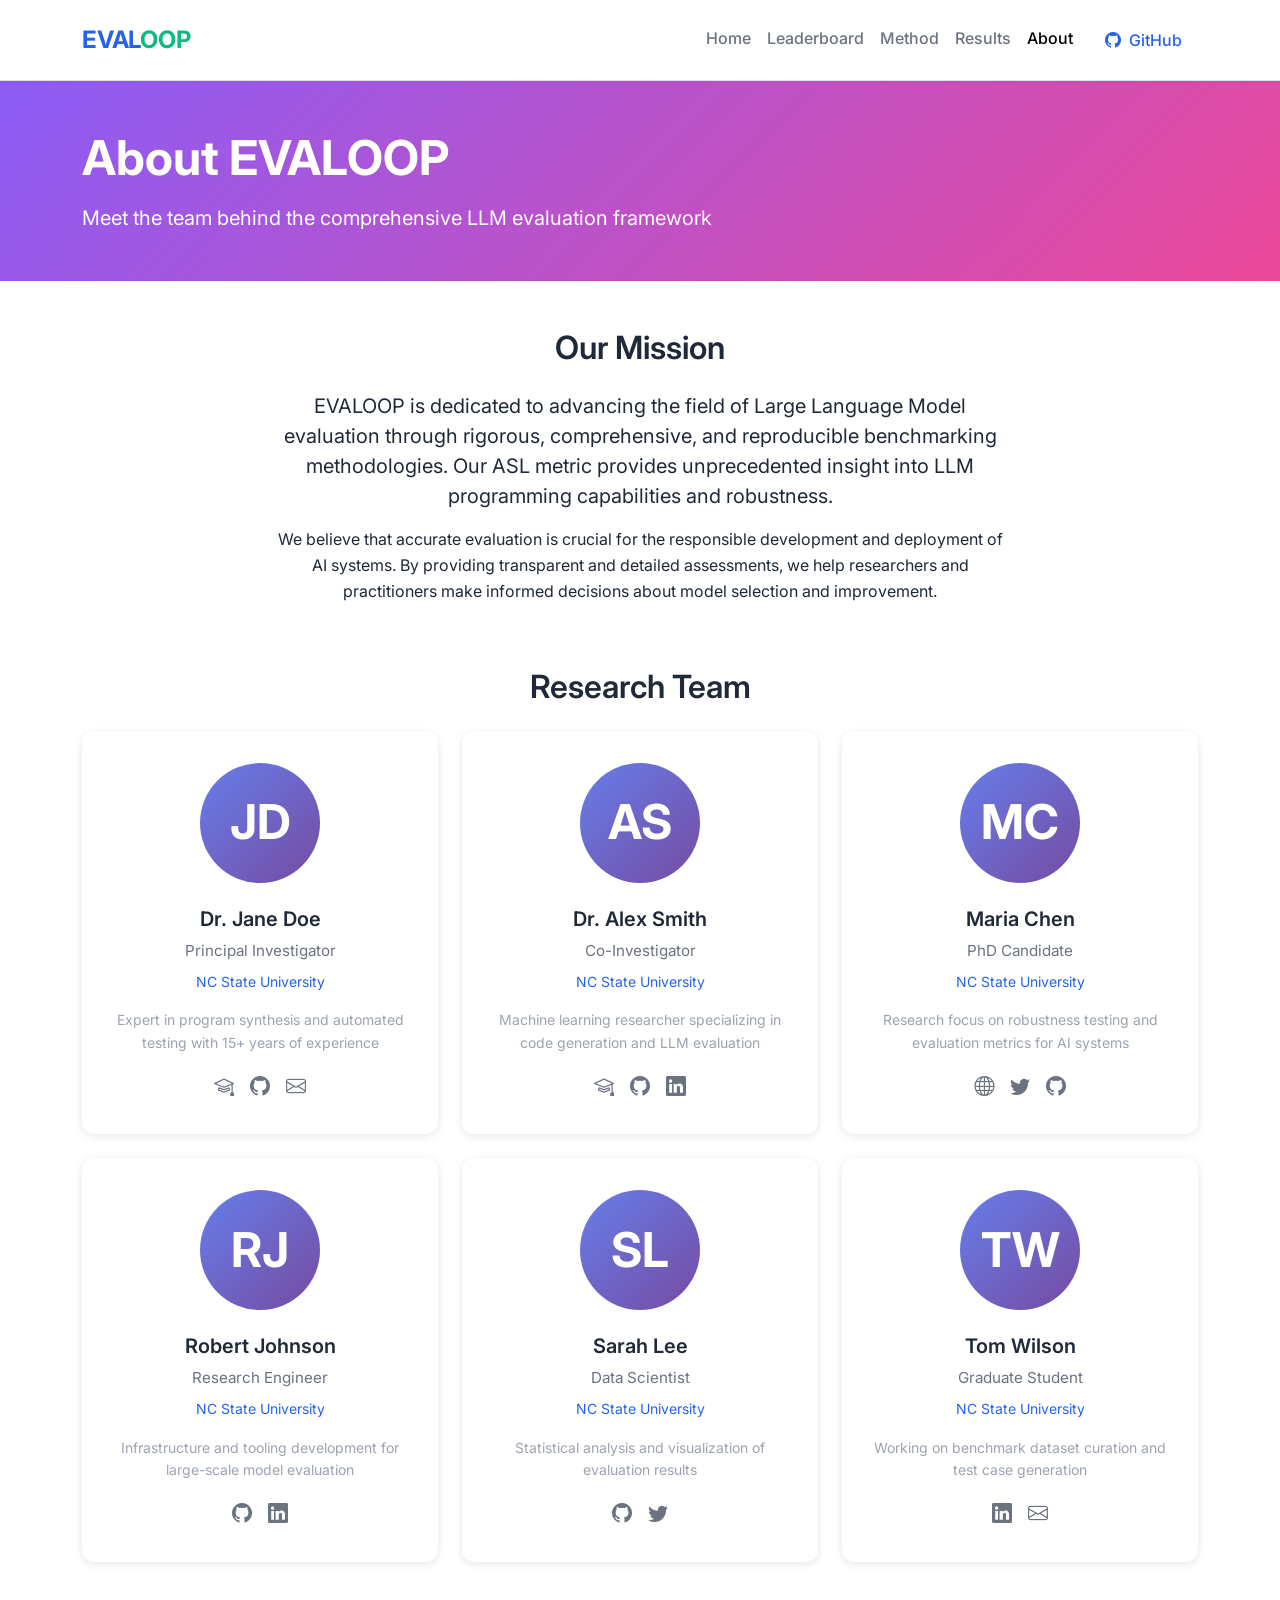
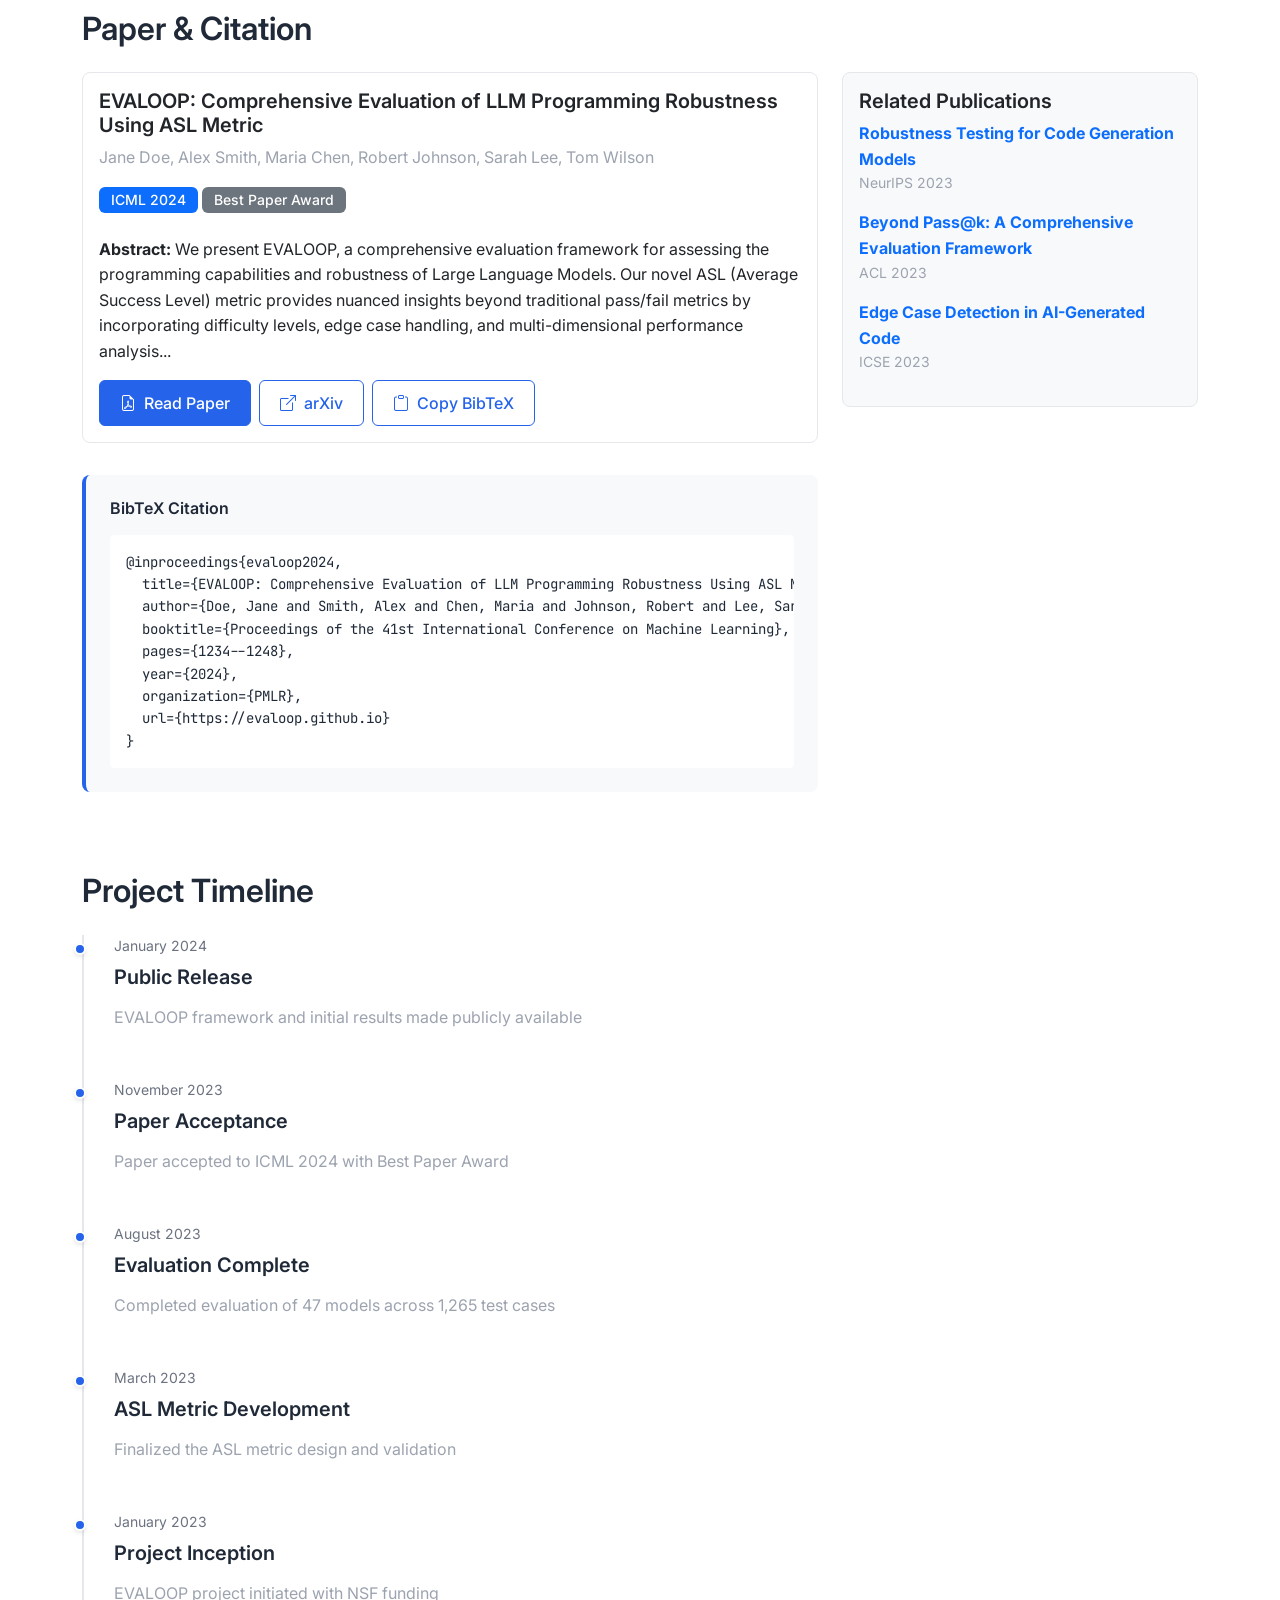
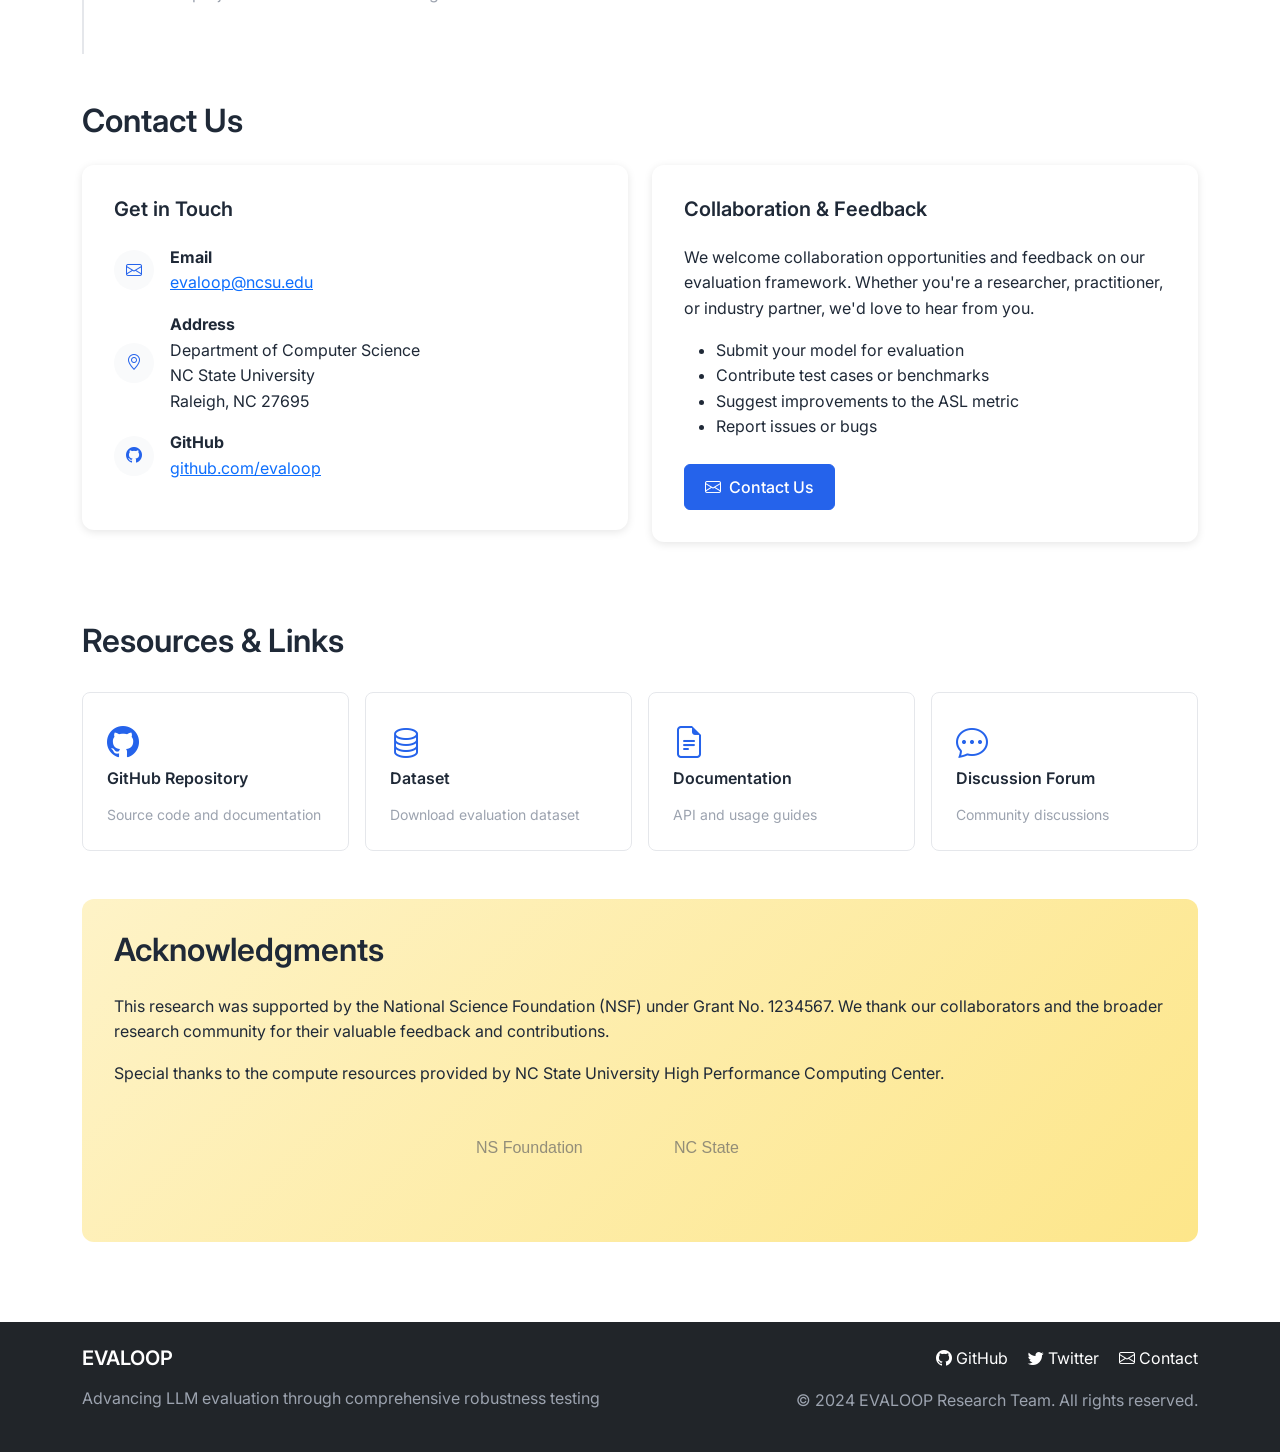
==== about.html @ e2f190e7 "init" ====
<!DOCTYPE html>
<html lang="en">
<head>
    <meta charset="UTF-8">
    <meta name="viewport" content="width=device-width, initial-scale=1.0">
    <title>About - EVALOOP</title>
    
    <!-- SEO Meta Tags -->
    <meta name="description" content="Learn about the EVALOOP research team and our mission to advance LLM evaluation">
    <meta name="keywords" content="EVALOOP team, research team, LLM evaluation, contact information">
    
    <!-- Bootstrap CSS -->
    <link href="https://cdn.jsdelivr.net/npm/bootstrap@5.3.2/dist/css/bootstrap.min.css" rel="stylesheet">
    <!-- Bootstrap Icons -->
    <link rel="stylesheet" href="https://cdn.jsdelivr.net/npm/bootstrap-icons@1.11.2/font/bootstrap-icons.min.css">
    <!-- Google Fonts -->
    <link href="https://fonts.googleapis.com/css2?family=Inter:wght@300;400;500;600;700&display=swap" rel="stylesheet">
    <link href="https://fonts.googleapis.com/css2?family=JetBrains+Mono:wght@400;500&display=swap" rel="stylesheet">
    <!-- Custom CSS -->
    <link href="assets/css/main.css" rel="stylesheet">
    <style>
        .about-header {
            background: linear-gradient(135deg, #8b5cf6 0%, #ec4899 100%);
            color: white;
            padding: 3rem 0;
            margin-bottom: 3rem;
        }
        
        .team-member {
            background: white;
            border-radius: 12px;
            padding: 2rem;
            text-align: center;
            box-shadow: 0 2px 8px rgba(0,0,0,0.1);
            transition: all 0.3s ease;
            height: 100%;
        }
        
        .team-member:hover {
            transform: translateY(-5px);
            box-shadow: 0 8px 20px rgba(0,0,0,0.15);
        }
        
        .member-avatar {
            width: 120px;
            height: 120px;
            border-radius: 50%;
            margin: 0 auto 1.5rem;
            background: linear-gradient(135deg, #667eea 0%, #764ba2 100%);
            display: flex;
            align-items: center;
            justify-content: center;
            color: white;
            font-size: 3rem;
            font-weight: bold;
        }
        
        .member-name {
            font-size: 1.25rem;
            font-weight: 600;
            margin-bottom: 0.5rem;
        }
        
        .member-role {
            color: var(--text-secondary);
            font-size: 0.95rem;
            margin-bottom: 0.5rem;
        }
        
        .member-affiliation {
            color: var(--primary-color);
            font-size: 0.875rem;
            margin-bottom: 1rem;
        }
        
        .member-links {
            display: flex;
            justify-content: center;
            gap: 1rem;
        }
        
        .member-links a {
            color: var(--text-secondary);
            font-size: 1.25rem;
            transition: color 0.2s ease;
        }
        
        .member-links a:hover {
            color: var(--primary-color);
        }
        
        .citation-box {
            background: #f8f9fa;
            border-left: 4px solid var(--primary-color);
            border-radius: 8px;
            padding: 1.5rem;
            margin: 2rem 0;
        }
        
        .citation-box pre {
            background: white;
            padding: 1rem;
            border-radius: 4px;
            margin: 1rem 0 0;
            font-family: 'JetBrains Mono', monospace;
            font-size: 0.875rem;
            overflow-x: auto;
        }
        
        .contact-card {
            background: white;
            border-radius: 12px;
            padding: 2rem;
            box-shadow: 0 2px 8px rgba(0,0,0,0.1);
            margin-bottom: 2rem;
        }
        
        .contact-item {
            display: flex;
            align-items: center;
            gap: 1rem;
            margin-bottom: 1rem;
        }
        
        .contact-icon {
            width: 40px;
            height: 40px;
            border-radius: 50%;
            background: var(--background-alt);
            display: flex;
            align-items: center;
            justify-content: center;
            color: var(--primary-color);
            flex-shrink: 0;
        }
        
        .acknowledgment-section {
            background: linear-gradient(135deg, #fef3c7 0%, #fde68a 100%);
            border-radius: 12px;
            padding: 2rem;
            margin: 2rem 0;
        }
        
        .partner-logos {
            display: flex;
            justify-content: center;
            align-items: center;
            gap: 3rem;
            flex-wrap: wrap;
            margin: 2rem 0;
        }
        
        .partner-logo {
            height: 60px;
            opacity: 0.7;
            transition: opacity 0.2s ease;
        }
        
        .partner-logo:hover {
            opacity: 1;
        }
        
        .timeline {
            position: relative;
            padding-left: 2rem;
        }
        
        .timeline::before {
            content: '';
            position: absolute;
            left: 0;
            top: 0;
            width: 2px;
            height: 100%;
            background: var(--border-color);
        }
        
        .timeline-item {
            position: relative;
            padding-bottom: 2rem;
        }
        
        .timeline-item::before {
            content: '';
            position: absolute;
            left: -2.5rem;
            top: 0.5rem;
            width: 12px;
            height: 12px;
            border-radius: 50%;
            background: var(--primary-color);
            border: 2px solid white;
            box-shadow: 0 2px 4px rgba(0,0,0,0.1);
        }
        
        .timeline-date {
            color: var(--text-secondary);
            font-size: 0.875rem;
            margin-bottom: 0.5rem;
        }
        
        .resource-links {
            display: grid;
            grid-template-columns: repeat(auto-fit, minmax(250px, 1fr));
            gap: 1rem;
            margin: 2rem 0;
        }
        
        .resource-link {
            background: white;
            border: 1px solid var(--border-color);
            border-radius: 8px;
            padding: 1.5rem;
            text-decoration: none;
            color: var(--text-primary);
            transition: all 0.2s ease;
        }
        
        .resource-link:hover {
            border-color: var(--primary-color);
            box-shadow: 0 4px 12px rgba(0,0,0,0.1);
            transform: translateY(-2px);
        }
        
        .resource-link i {
            font-size: 2rem;
            color: var(--primary-color);
            margin-bottom: 0.5rem;
        }
        
        @media (max-width: 768px) {
            .partner-logos {
                gap: 2rem;
            }
            
            .partner-logo {
                height: 40px;
            }
        }
    </style>
</head>
<body>
    <!-- Navigation -->
    <nav class="navbar navbar-expand-lg navbar-light bg-white sticky-top border-bottom">
        <div class="container">
            <a class="navbar-brand fw-bold" href="index.html">
                <span class="text-primary">EVAL</span><span class="text-secondary">OOP</span>
            </a>
            <button class="navbar-toggler" type="button" data-bs-toggle="collapse" data-bs-target="#navbarNav">
                <span class="navbar-toggler-icon"></span>
            </button>
            <div class="collapse navbar-collapse" id="navbarNav">
                <ul class="navbar-nav ms-auto">
                    <li class="nav-item">
                        <a class="nav-link" href="index.html">Home</a>
                    </li>
                    <li class="nav-item">
                        <a class="nav-link" href="leaderboard.html">Leaderboard</a>
                    </li>
                    <li class="nav-item">
                        <a class="nav-link" href="method.html">Method</a>
                    </li>
                    <li class="nav-item">
                        <a class="nav-link" href="results.html">Results</a>
                    </li>
                    <li class="nav-item">
                        <a class="nav-link active" href="about.html">About</a>
                    </li>
                    <li class="nav-item ms-2">
                        <a class="nav-link btn btn-outline-primary btn-sm px-3" href="https://github.com/evaloop" target="_blank">
                            <i class="bi bi-github"></i> GitHub
                        </a>
                    </li>
                </ul>
            </div>
        </div>
    </nav>

    <!-- Header -->
    <div class="about-header">
        <div class="container">
            <h1 class="display-5 fw-bold mb-3">About EVALOOP</h1>
            <p class="lead mb-0">
                Meet the team behind the comprehensive LLM evaluation framework
            </p>
        </div>
    </div>

    <!-- Main Content -->
    <div class="container">
        <!-- Mission Section -->
        <section class="mb-5">
            <div class="row">
                <div class="col-lg-8 mx-auto text-center">
                    <h2 class="mb-4">Our Mission</h2>
                    <p class="lead">
                        EVALOOP is dedicated to advancing the field of Large Language Model evaluation through 
                        rigorous, comprehensive, and reproducible benchmarking methodologies. Our ASL metric 
                        provides unprecedented insight into LLM programming capabilities and robustness.
                    </p>
                    <p>
                        We believe that accurate evaluation is crucial for the responsible development and 
                        deployment of AI systems. By providing transparent and detailed assessments, we help 
                        researchers and practitioners make informed decisions about model selection and improvement.
                    </p>
                </div>
            </div>
        </section>

        <!-- Research Team Section -->
        <section class="mb-5">
            <h2 class="text-center mb-4">Research Team</h2>
            <div class="row g-4">
                <div class="col-md-4 col-sm-6">
                    <div class="team-member">
                        <div class="member-avatar">JD</div>
                        <h4 class="member-name">Dr. Jane Doe</h4>
                        <p class="member-role">Principal Investigator</p>
                        <p class="member-affiliation">NC State University</p>
                        <p class="text-muted small">
                            Expert in program synthesis and automated testing with 15+ years of experience
                        </p>
                        <div class="member-links">
                            <a href="#" title="Google Scholar"><i class="bi bi-mortarboard"></i></a>
                            <a href="#" title="GitHub"><i class="bi bi-github"></i></a>
                            <a href="#" title="Email"><i class="bi bi-envelope"></i></a>
                        </div>
                    </div>
                </div>
                <div class="col-md-4 col-sm-6">
                    <div class="team-member">
                        <div class="member-avatar">AS</div>
                        <h4 class="member-name">Dr. Alex Smith</h4>
                        <p class="member-role">Co-Investigator</p>
                        <p class="member-affiliation">NC State University</p>
                        <p class="text-muted small">
                            Machine learning researcher specializing in code generation and LLM evaluation
                        </p>
                        <div class="member-links">
                            <a href="#" title="Google Scholar"><i class="bi bi-mortarboard"></i></a>
                            <a href="#" title="GitHub"><i class="bi bi-github"></i></a>
                            <a href="#" title="LinkedIn"><i class="bi bi-linkedin"></i></a>
                        </div>
                    </div>
                </div>
                <div class="col-md-4 col-sm-6">
                    <div class="team-member">
                        <div class="member-avatar">MC</div>
                        <h4 class="member-name">Maria Chen</h4>
                        <p class="member-role">PhD Candidate</p>
                        <p class="member-affiliation">NC State University</p>
                        <p class="text-muted small">
                            Research focus on robustness testing and evaluation metrics for AI systems
                        </p>
                        <div class="member-links">
                            <a href="#" title="Personal Website"><i class="bi bi-globe"></i></a>
                            <a href="#" title="Twitter"><i class="bi bi-twitter"></i></a>
                            <a href="#" title="GitHub"><i class="bi bi-github"></i></a>
                        </div>
                    </div>
                </div>
                <div class="col-md-4 col-sm-6">
                    <div class="team-member">
                        <div class="member-avatar">RJ</div>
                        <h4 class="member-name">Robert Johnson</h4>
                        <p class="member-role">Research Engineer</p>
                        <p class="member-affiliation">NC State University</p>
                        <p class="text-muted small">
                            Infrastructure and tooling development for large-scale model evaluation
                        </p>
                        <div class="member-links">
                            <a href="#" title="GitHub"><i class="bi bi-github"></i></a>
                            <a href="#" title="LinkedIn"><i class="bi bi-linkedin"></i></a>
                        </div>
                    </div>
                </div>
                <div class="col-md-4 col-sm-6">
                    <div class="team-member">
                        <div class="member-avatar">SL</div>
                        <h4 class="member-name">Sarah Lee</h4>
                        <p class="member-role">Data Scientist</p>
                        <p class="member-affiliation">NC State University</p>
                        <p class="text-muted small">
                            Statistical analysis and visualization of evaluation results
                        </p>
                        <div class="member-links">
                            <a href="#" title="GitHub"><i class="bi bi-github"></i></a>
                            <a href="#" title="Twitter"><i class="bi bi-twitter"></i></a>
                        </div>
                    </div>
                </div>
                <div class="col-md-4 col-sm-6">
                    <div class="team-member">
                        <div class="member-avatar">TW</div>
                        <h4 class="member-name">Tom Wilson</h4>
                        <p class="member-role">Graduate Student</p>
                        <p class="member-affiliation">NC State University</p>
                        <p class="text-muted small">
                            Working on benchmark dataset curation and test case generation
                        </p>
                        <div class="member-links">
                            <a href="#" title="LinkedIn"><i class="bi bi-linkedin"></i></a>
                            <a href="#" title="Email"><i class="bi bi-envelope"></i></a>
                        </div>
                    </div>
                </div>
            </div>
        </section>

        <!-- Paper & Citation Section -->
        <section class="mb-5">
            <h2 class="mb-4">Paper & Citation</h2>
            <div class="row">
                <div class="col-lg-8">
                    <div class="card">
                        <div class="card-body">
                            <h5 class="card-title">
                                EVALOOP: Comprehensive Evaluation of LLM Programming Robustness Using ASL Metric
                            </h5>
                            <p class="text-muted mb-3">
                                Jane Doe, Alex Smith, Maria Chen, Robert Johnson, Sarah Lee, Tom Wilson
                            </p>
                            <p class="mb-4">
                                <span class="badge bg-primary">ICML 2024</span>
                                <span class="badge bg-secondary">Best Paper Award</span>
                            </p>
                            <p>
                                <strong>Abstract:</strong> We present EVALOOP, a comprehensive evaluation framework for assessing 
                                the programming capabilities and robustness of Large Language Models. Our novel ASL 
                                (Average Success Level) metric provides nuanced insights beyond traditional pass/fail 
                                metrics by incorporating difficulty levels, edge case handling, and multi-dimensional 
                                performance analysis...
                            </p>
                            <div class="d-flex gap-2 mt-3">
                                <a href="#" class="btn btn-primary">
                                    <i class="bi bi-file-earmark-pdf"></i> Read Paper
                                </a>
                                <a href="#" class="btn btn-outline-primary">
                                    <i class="bi bi-box-arrow-up-right"></i> arXiv
                                </a>
                                <button class="btn btn-outline-primary" onclick="copyBibTeX()">
                                    <i class="bi bi-clipboard"></i> Copy BibTeX
                                </button>
                            </div>
                        </div>
                    </div>
                    
                    <div class="citation-box">
                        <h6 class="mb-3">BibTeX Citation</h6>
                        <pre id="bibtex">@inproceedings{evaloop2024,
  title={EVALOOP: Comprehensive Evaluation of LLM Programming Robustness Using ASL Metric},
  author={Doe, Jane and Smith, Alex and Chen, Maria and Johnson, Robert and Lee, Sarah and Wilson, Tom},
  booktitle={Proceedings of the 41st International Conference on Machine Learning},
  pages={1234--1248},
  year={2024},
  organization={PMLR},
  url={https://evaloop.github.io}
}</pre>
                    </div>
                </div>
                <div class="col-lg-4">
                    <div class="card bg-light">
                        <div class="card-body">
                            <h5 class="card-title">Related Publications</h5>
                            <ul class="list-unstyled">
                                <li class="mb-3">
                                    <a href="#" class="text-decoration-none">
                                        <strong>Robustness Testing for Code Generation Models</strong>
                                    </a>
                                    <small class="text-muted d-block">NeurIPS 2023</small>
                                </li>
                                <li class="mb-3">
                                    <a href="#" class="text-decoration-none">
                                        <strong>Beyond Pass@k: A Comprehensive Evaluation Framework</strong>
                                    </a>
                                    <small class="text-muted d-block">ACL 2023</small>
                                </li>
                                <li class="mb-3">
                                    <a href="#" class="text-decoration-none">
                                        <strong>Edge Case Detection in AI-Generated Code</strong>
                                    </a>
                                    <small class="text-muted d-block">ICSE 2023</small>
                                </li>
                            </ul>
                        </div>
                    </div>
                </div>
            </div>
        </section>

        <!-- Timeline Section -->
        <section class="mb-5">
            <h2 class="mb-4">Project Timeline</h2>
            <div class="timeline">
                <div class="timeline-item">
                    <div class="timeline-date">January 2024</div>
                    <h5>Public Release</h5>
                    <p class="text-muted">EVALOOP framework and initial results made publicly available</p>
                </div>
                <div class="timeline-item">
                    <div class="timeline-date">November 2023</div>
                    <h5>Paper Acceptance</h5>
                    <p class="text-muted">Paper accepted to ICML 2024 with Best Paper Award</p>
                </div>
                <div class="timeline-item">
                    <div class="timeline-date">August 2023</div>
                    <h5>Evaluation Complete</h5>
                    <p class="text-muted">Completed evaluation of 47 models across 1,265 test cases</p>
                </div>
                <div class="timeline-item">
                    <div class="timeline-date">March 2023</div>
                    <h5>ASL Metric Development</h5>
                    <p class="text-muted">Finalized the ASL metric design and validation</p>
                </div>
                <div class="timeline-item">
                    <div class="timeline-date">January 2023</div>
                    <h5>Project Inception</h5>
                    <p class="text-muted">EVALOOP project initiated with NSF funding</p>
                </div>
            </div>
        </section>

        <!-- Contact Section -->
        <section class="mb-5">
            <h2 class="mb-4">Contact Us</h2>
            <div class="row">
                <div class="col-md-6">
                    <div class="contact-card">
                        <h5 class="mb-4">Get in Touch</h5>
                        <div class="contact-item">
                            <div class="contact-icon">
                                <i class="bi bi-envelope"></i>
                            </div>
                            <div>
                                <strong>Email</strong><br>
                                <a href="mailto:evaloop@ncsu.edu">evaloop@ncsu.edu</a>
                            </div>
                        </div>
                        <div class="contact-item">
                            <div class="contact-icon">
                                <i class="bi bi-geo-alt"></i>
                            </div>
                            <div>
                                <strong>Address</strong><br>
                                Department of Computer Science<br>
                                NC State University<br>
                                Raleigh, NC 27695
                            </div>
                        </div>
                        <div class="contact-item">
                            <div class="contact-icon">
                                <i class="bi bi-github"></i>
                            </div>
                            <div>
                                <strong>GitHub</strong><br>
                                <a href="https://github.com/evaloop" target="_blank">github.com/evaloop</a>
                            </div>
                        </div>
                    </div>
                </div>
                <div class="col-md-6">
                    <div class="contact-card">
                        <h5 class="mb-4">Collaboration & Feedback</h5>
                        <p>
                            We welcome collaboration opportunities and feedback on our evaluation framework. 
                            Whether you're a researcher, practitioner, or industry partner, we'd love to hear from you.
                        </p>
                        <ul class="mb-4">
                            <li>Submit your model for evaluation</li>
                            <li>Contribute test cases or benchmarks</li>
                            <li>Suggest improvements to the ASL metric</li>
                            <li>Report issues or bugs</li>
                        </ul>
                        <a href="mailto:evaloop@ncsu.edu" class="btn btn-primary">
                            <i class="bi bi-envelope"></i> Contact Us
                        </a>
                    </div>
                </div>
            </div>
        </section>

        <!-- Resources Section -->
        <section class="mb-5">
            <h2 class="mb-4">Resources & Links</h2>
            <div class="resource-links">
                <a href="#" class="resource-link">
                    <i class="bi bi-github"></i>
                    <h6>GitHub Repository</h6>
                    <p class="text-muted small mb-0">Source code and documentation</p>
                </a>
                <a href="#" class="resource-link">
                    <i class="bi bi-database"></i>
                    <h6>Dataset</h6>
                    <p class="text-muted small mb-0">Download evaluation dataset</p>
                </a>
                <a href="#" class="resource-link">
                    <i class="bi bi-file-earmark-text"></i>
                    <h6>Documentation</h6>
                    <p class="text-muted small mb-0">API and usage guides</p>
                </a>
                <a href="#" class="resource-link">
                    <i class="bi bi-chat-dots"></i>
                    <h6>Discussion Forum</h6>
                    <p class="text-muted small mb-0">Community discussions</p>
                </a>
            </div>
        </section>

        <!-- Acknowledgments Section -->
        <section class="acknowledgment-section">
            <h2 class="mb-4">Acknowledgments</h2>
            <p>
                This research was supported by the National Science Foundation (NSF) under Grant No. 1234567. 
                We thank our collaborators and the broader research community for their valuable feedback and contributions.
            </p>
            <p class="mb-4">
                Special thanks to the compute resources provided by NC State University High Performance Computing Center.
            </p>
            <div class="partner-logos">
                <img src="data:image/svg+xml,%3Csvg xmlns='http://www.w3.org/2000/svg' width='150' height='60'%3E%3Ctext x='10' y='35' font-family='Arial' font-size='16' fill='%23666'%3ENS Foundation%3C/text%3E%3C/svg%3E" alt="NSF" class="partner-logo">
                <img src="data:image/svg+xml,%3Csvg xmlns='http://www.w3.org/2000/svg' width='150' height='60'%3E%3Ctext x='10' y='35' font-family='Arial' font-size='16' fill='%23666'%3ENC State%3C/text%3E%3C/svg%3E" alt="NC State" class="partner-logo">
            </div>
        </section>
    </div>

    <!-- Footer -->
    <footer class="bg-dark text-white py-4 mt-5">
        <div class="container">
            <div class="row">
                <div class="col-md-6">
                    <h5 class="mb-3">EVALOOP</h5>
                    <p class="text-muted">
                        Advancing LLM evaluation through comprehensive robustness testing
                    </p>
                </div>
                <div class="col-md-6 text-md-end">
                    <div class="mb-3">
                        <a href="https://github.com/evaloop" class="text-white me-3">
                            <i class="bi bi-github"></i> GitHub
                        </a>
                        <a href="#" class="text-white me-3">
                            <i class="bi bi-twitter"></i> Twitter
                        </a>
                        <a href="mailto:evaloop@ncsu.edu" class="text-white">
                            <i class="bi bi-envelope"></i> Contact
                        </a>
                    </div>
                    <p class="text-muted mb-0">
                        © 2024 EVALOOP Research Team. All rights reserved.
                    </p>
                </div>
            </div>
        </div>
    </footer>

    <!-- Scripts -->
    <script src="https://cdn.jsdelivr.net/npm/bootstrap@5.3.2/dist/js/bootstrap.bundle.min.js"></script>
    <script src="assets/js/main.js"></script>
    <script>
        // Copy BibTeX to clipboard
        function copyBibTeX() {
            const bibtexText = document.getElementById('bibtex').textContent;
            navigator.clipboard.writeText(bibtexText).then(() => {
                // Show success feedback
                const button = event.target.closest('button');
                const originalHTML = button.innerHTML;
                button.innerHTML = '<i class="bi bi-check-circle"></i> Copied!';
                button.classList.remove('btn-outline-primary');
                button.classList.add('btn-success');
                
                setTimeout(() => {
                    button.innerHTML = originalHTML;
                    button.classList.remove('btn-success');
                    button.classList.add('btn-outline-primary');
                }, 2000);
            });
        }
        
        // Animate team members on scroll
        const observerOptions = {
            threshold: 0.1,
            rootMargin: '0px'
        };
        
        const observer = new IntersectionObserver((entries) => {
            entries.forEach((entry, index) => {
                if (entry.isIntersecting) {
                    setTimeout(() => {
                        entry.target.style.opacity = '0';
                        entry.target.style.transform = 'translateY(20px)';
                        
                        setTimeout(() => {
                            entry.target.style.transition = 'opacity 0.5s ease, transform 0.5s ease';
                            entry.target.style.opacity = '1';
                            entry.target.style.transform = 'translateY(0)';
                        }, 10);
                    }, index * 100);
                    
                    observer.unobserve(entry.target);
                }
            });
        }, observerOptions);
        
        // Observe team members
        document.querySelectorAll('.team-member').forEach(member => {
            observer.observe(member);
        });
    </script>
</body>
</html>
---- assets/css/main.css ----
/* EVALOOP Main Stylesheet */

/* CSS Variables */
:root {
    --primary-color: #2563eb;
    --secondary-color: #10b981;
    --accent-color: #f59e0b;
    --success-color: #22c55e;
    --warning-color: #eab308;
    --danger-color: #ef4444;
    --info-color: #3b82f6;
    
    --text-primary: #1f2937;
    --text-secondary: #6b7280;
    --text-muted: #9ca3af;
    
    --background: #ffffff;
    --background-alt: #f9fafb;
    --background-dark: #111827;
    
    --border-color: #e5e7eb;
    --border-radius: 8px;
    
    --font-main: 'Inter', -apple-system, BlinkMacSystemFont, 'Segoe UI', sans-serif;
    --font-code: 'JetBrains Mono', 'Courier New', monospace;
    
    --shadow-sm: 0 1px 2px 0 rgb(0 0 0 / 0.05);
    --shadow-md: 0 4px 6px -1px rgb(0 0 0 / 0.1);
    --shadow-lg: 0 10px 15px -3px rgb(0 0 0 / 0.1);
}

/* Global Styles */
* {
    margin: 0;
    padding: 0;
    box-sizing: border-box;
}

body {
    font-family: var(--font-main);
    color: var(--text-primary);
    background-color: var(--background);
    line-height: 1.6;
    min-height: 100vh;
    display: flex;
    flex-direction: column;
}

/* Typography */
h1, h2, h3, h4, h5, h6 {
    font-weight: 600;
    line-height: 1.2;
    margin-bottom: 1rem;
}

.display-4 {
    font-weight: 700;
    letter-spacing: -0.02em;
}

.lead {
    font-size: 1.25rem;
    font-weight: 400;
    line-height: 1.5;
}

code {
    font-family: var(--font-code);
    background-color: var(--background-alt);
    padding: 0.125rem 0.25rem;
    border-radius: 4px;
    font-size: 0.875em;
}

/* Navigation */
.navbar {
    box-shadow: var(--shadow-sm);
    padding: 1rem 0;
}

.navbar-brand {
    font-size: 1.5rem;
    font-weight: 700;
    letter-spacing: -0.01em;
}

.nav-link {
    font-weight: 500;
    color: var(--text-secondary);
    transition: color 0.2s ease;
    padding: 0.5rem 1rem;
}

.nav-link:hover,
.nav-link.active {
    color: var(--primary-color);
}

.nav-link.btn {
    border-radius: 6px;
}

/* Hero Section */
.hero-section {
    background: linear-gradient(135deg, var(--background-alt) 0%, var(--background) 100%);
    position: relative;
    overflow: hidden;
}

.hero-section::before {
    content: '';
    position: absolute;
    top: 0;
    left: 0;
    right: 0;
    bottom: 0;
    background-image: 
        radial-gradient(circle at 20% 80%, rgba(37, 99, 235, 0.05) 0%, transparent 50%),
        radial-gradient(circle at 80% 20%, rgba(16, 185, 129, 0.05) 0%, transparent 50%);
    pointer-events: none;
}

.min-vh-50 {
    min-height: 50vh;
}

/* Stats Container */
.stats-container {
    background: white;
    border-radius: var(--border-radius);
    box-shadow: var(--shadow-lg);
}

.stat-card {
    background: var(--background-alt);
    border-radius: var(--border-radius);
    transition: transform 0.2s ease, box-shadow 0.2s ease;
}

.stat-card:hover {
    transform: translateY(-2px);
    box-shadow: var(--shadow-md);
}

.counter {
    font-variant-numeric: tabular-nums;
}

/* Feature Cards */
.feature-card {
    background: white;
    border: 1px solid var(--border-color);
    border-radius: var(--border-radius);
    transition: all 0.3s ease;
}

.feature-card:hover {
    transform: translateY(-4px);
    box-shadow: var(--shadow-lg);
    border-color: var(--primary-color);
}

.feature-icon {
    width: 80px;
    height: 80px;
    display: flex;
    align-items: center;
    justify-content: center;
    background: var(--background-alt);
    border-radius: 50%;
}

/* Buttons */
.btn {
    font-weight: 500;
    padding: 0.625rem 1.25rem;
    border-radius: 6px;
    transition: all 0.2s ease;
    display: inline-flex;
    align-items: center;
    gap: 0.5rem;
}

.btn-lg {
    padding: 0.75rem 1.5rem;
    font-size: 1.125rem;
}

.btn-primary {
    background-color: var(--primary-color);
    border-color: var(--primary-color);
}

.btn-primary:hover {
    background-color: #1d4ed8;
    border-color: #1d4ed8;
    transform: translateY(-1px);
    box-shadow: var(--shadow-md);
}

.btn-outline-primary {
    color: var(--primary-color);
    border-color: var(--primary-color);
}

.btn-outline-primary:hover {
    background-color: var(--primary-color);
    border-color: var(--primary-color);
}

.btn-outline-secondary {
    color: var(--text-secondary);
    border-color: var(--border-color);
}

.btn-outline-secondary:hover {
    background-color: var(--background-alt);
    border-color: var(--text-secondary);
    color: var(--text-primary);
}

/* Tables */
.table {
    font-size: 0.95rem;
}

.table th {
    font-weight: 600;
    text-transform: uppercase;
    font-size: 0.875rem;
    letter-spacing: 0.025em;
    color: var(--text-secondary);
    border-bottom: 2px solid var(--border-color);
}

.table-hover tbody tr:hover {
    background-color: var(--background-alt);
    cursor: pointer;
}

/* Badges */
.badge {
    font-weight: 500;
    padding: 0.375rem 0.75rem;
    font-size: 0.875rem;
}

.rank-badge {
    width: 36px;
    height: 36px;
    border-radius: 50%;
    display: inline-flex;
    align-items: center;
    justify-content: center;
    font-weight: 700;
    font-size: 0.875rem;
}

.rank-1 { background: linear-gradient(135deg, #ffd700, #ffed4e); color: #8b6914; }
.rank-2 { background: linear-gradient(135deg, #c0c0c0, #e8e8e8); color: #5a5a5a; }
.rank-3 { background: linear-gradient(135deg, #cd7f32, #e6a157); color: #704214; }

/* Cards */
.card {
    border: 1px solid var(--border-color);
    border-radius: var(--border-radius);
    overflow: hidden;
}

.card-footer {
    border-top: 1px solid var(--border-color);
    background-color: var(--background-alt);
}

/* Footer */
footer {
    margin-top: auto;
}

footer a {
    text-decoration: none;
    transition: opacity 0.2s ease;
}

footer a:hover {
    opacity: 0.8;
}

/* Utility Classes */
.text-primary { color: var(--primary-color) !important; }
.text-secondary { color: var(--secondary-color) !important; }
.text-accent { color: var(--accent-color) !important; }
.text-success { color: var(--success-color) !important; }
.text-warning { color: var(--warning-color) !important; }
.text-danger { color: var(--danger-color) !important; }
.text-info { color: var(--info-color) !important; }
.text-muted { color: var(--text-muted) !important; }

.bg-gradient {
    background: linear-gradient(135deg, var(--background-alt) 0%, var(--background) 100%);
}

/* Animations */
@keyframes fadeIn {
    from {
        opacity: 0;
        transform: translateY(20px);
    }
    to {
        opacity: 1;
        transform: translateY(0);
    }
}

.fade-in {
    animation: fadeIn 0.6s ease-out;
}

@keyframes slideUp {
    from {
        opacity: 0;
        transform: translateY(30px);
    }
    to {
        opacity: 1;
        transform: translateY(0);
    }
}

.slide-up {
    animation: slideUp 0.8s ease-out;
}

/* Responsive Design */
@media (max-width: 768px) {
    .display-4 {
        font-size: 2rem;
    }
    
    .lead {
        font-size: 1.125rem;
    }
    
    .hero-section {
        padding: 3rem 0;
    }
    
    .stats-container {
        margin-top: 2rem;
    }
    
    .btn-lg {
        font-size: 1rem;
        padding: 0.625rem 1.25rem;
    }
    
    .table {
        font-size: 0.875rem;
    }
    
    footer .text-md-end {
        text-align: left !important;
        margin-top: 2rem;
    }
}

@media (max-width: 576px) {
    .navbar-brand {
        font-size: 1.25rem;
    }
    
    .display-6 {
        font-size: 1.75rem;
    }
    
    .stat-card {
        padding: 1rem !important;
    }
    
    .d-flex.gap-3 {
        flex-direction: column;
    }
    
    .btn {
        width: 100%;
        justify-content: center;
    }
}

/* Loading Spinner */
.spinner-border {
    width: 1.5rem;
    height: 1.5rem;
    border-width: 0.2rem;
}

/* Smooth Scrolling */
html {
    scroll-behavior: smooth;
}

/* Focus Styles */
:focus-visible {
    outline: 2px solid var(--primary-color);
    outline-offset: 2px;
}

/* Print Styles */
@media print {
    .navbar,
    footer,
    .btn,
    .no-print {
        display: none !important;
    }
    
    body {
        font-size: 12pt;
    }
    
    h1, h2, h3 {
        page-break-after: avoid;
    }
}
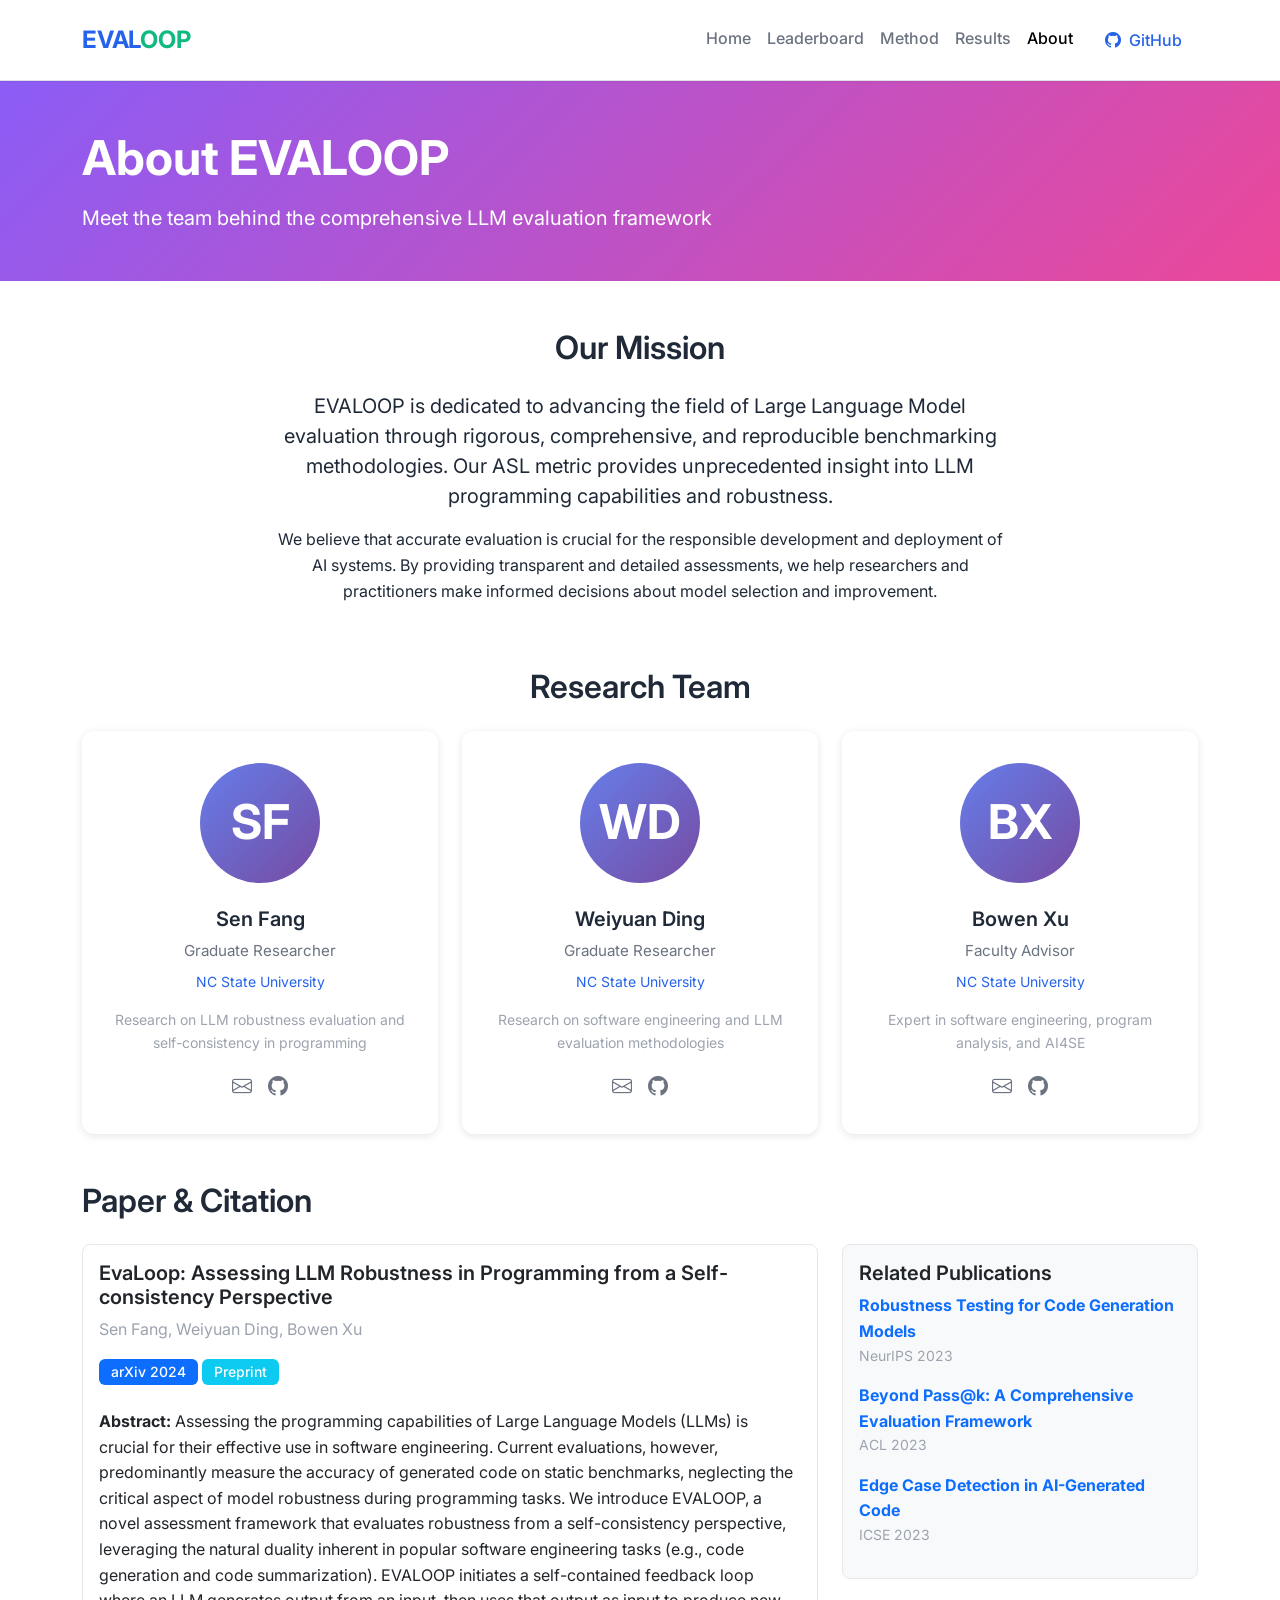
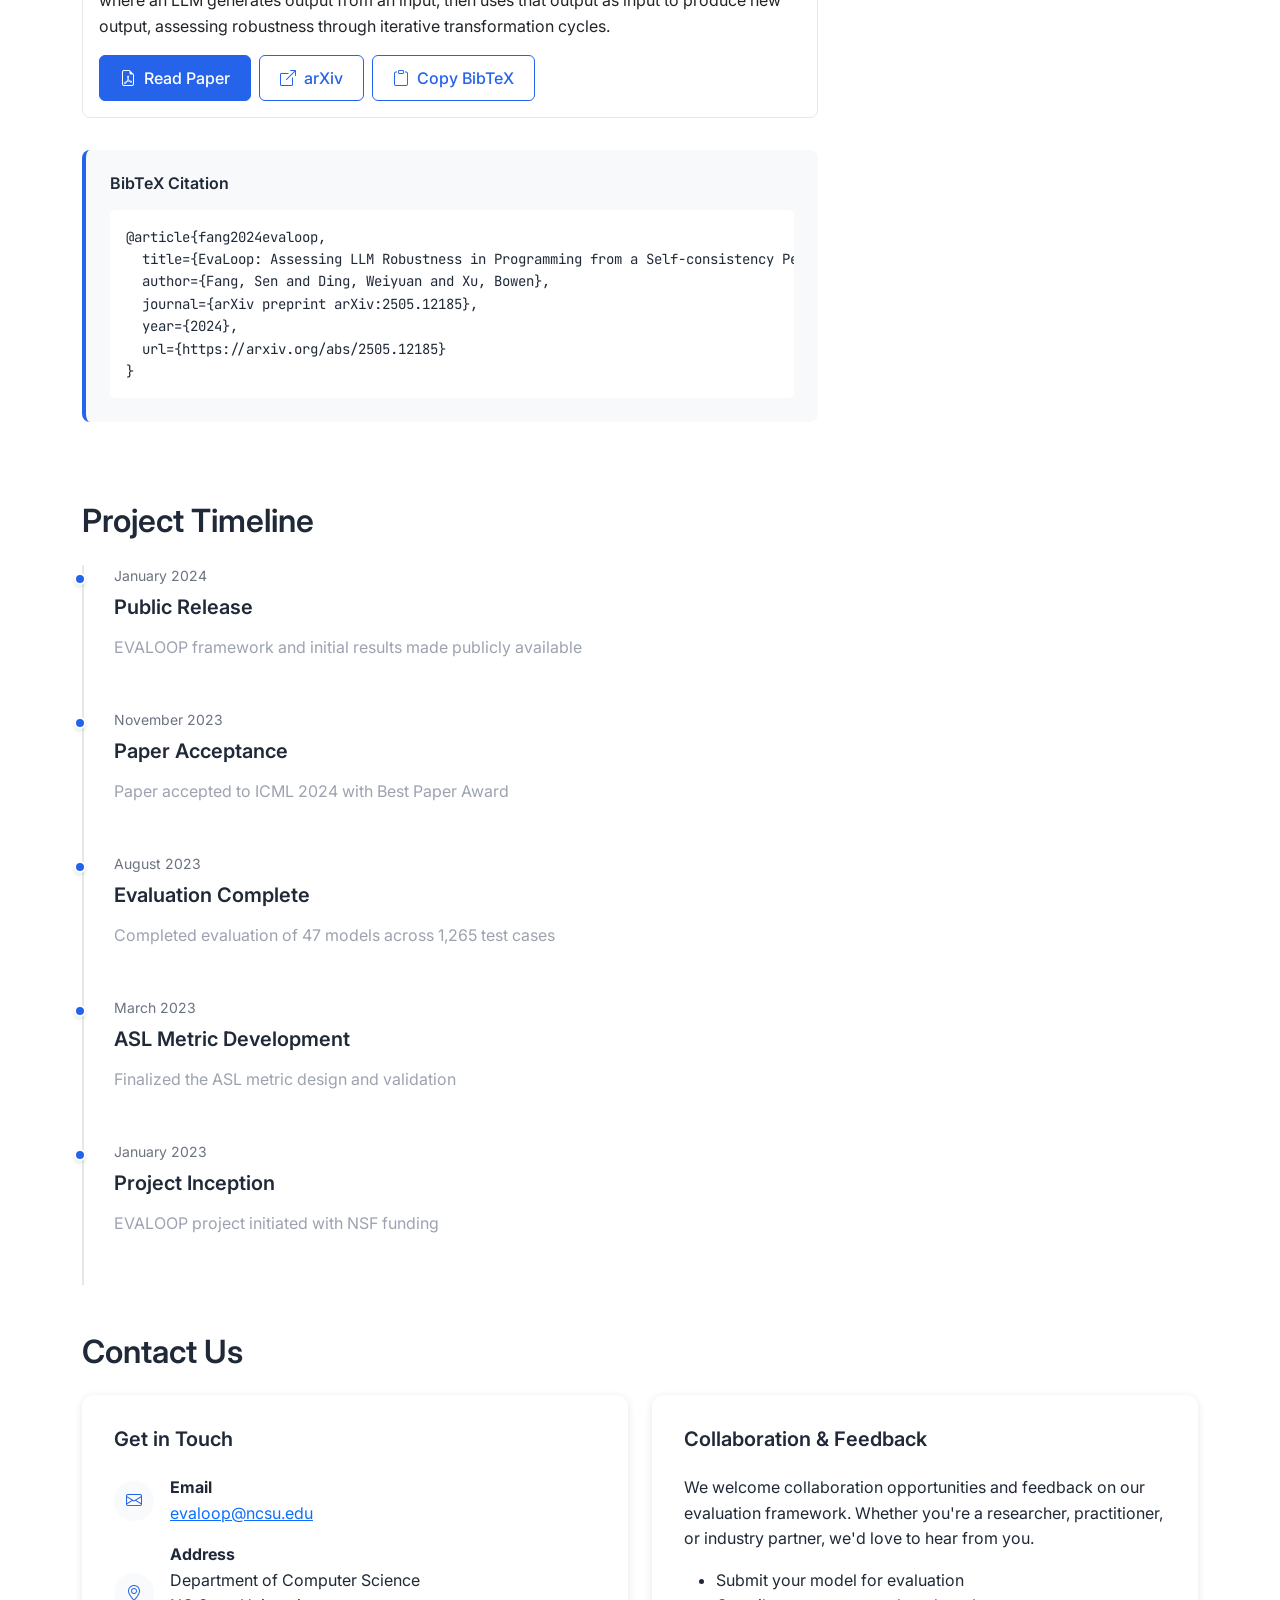
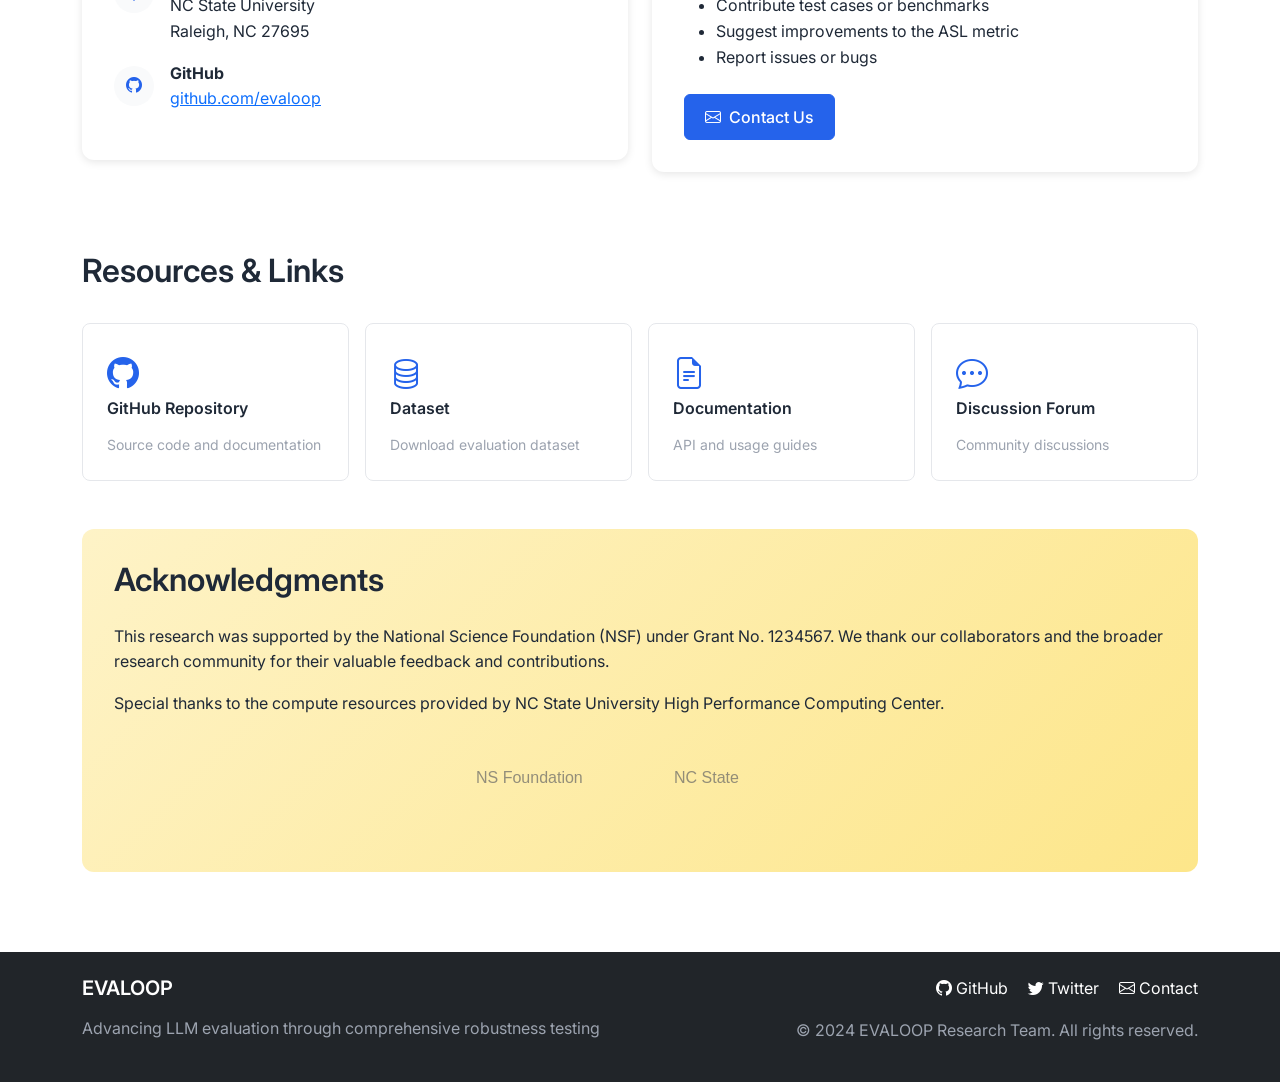
==== commit 9bf4b41b: "up" ====
--- a/about.html
+++ b/about.html
@@ -267,7 +267,7 @@
                         <a class="nav-link active" href="about.html">About</a>
                     </li>
                     <li class="nav-item ms-2">
-                        <a class="nav-link btn btn-outline-primary btn-sm px-3" href="https://github.com/evaloop" target="_blank">
+                        <a class="nav-link btn btn-outline-primary btn-sm px-3" href="https://github.com/EvaLoop-ncsu" target="_blank">
                             <i class="bi bi-github"></i> GitHub
                         </a>
                     </li>
@@ -313,94 +313,46 @@
             <div class="row g-4">
                 <div class="col-md-4 col-sm-6">
                     <div class="team-member">
-                        <div class="member-avatar">JD</div>
-                        <h4 class="member-name">Dr. Jane Doe</h4>
-                        <p class="member-role">Principal Investigator</p>
+                        <div class="member-avatar">SF</div>
+                        <h4 class="member-name">Sen Fang</h4>
+                        <p class="member-role">Graduate Researcher</p>
                         <p class="member-affiliation">NC State University</p>
                         <p class="text-muted small">
-                            Expert in program synthesis and automated testing with 15+ years of experience
+                            Research on LLM robustness evaluation and self-consistency in programming
                         </p>
                         <div class="member-links">
-                            <a href="#" title="Google Scholar"><i class="bi bi-mortarboard"></i></a>
-                            <a href="#" title="GitHub"><i class="bi bi-github"></i></a>
-                            <a href="#" title="Email"><i class="bi bi-envelope"></i></a>
+                            <a href="mailto:sfang9@ncsu.edu" title="Email"><i class="bi bi-envelope"></i></a>
+                            <a href="https://github.com/EvaLoop-ncsu" title="GitHub"><i class="bi bi-github"></i></a>
                         </div>
                     </div>
                 </div>
                 <div class="col-md-4 col-sm-6">
                     <div class="team-member">
-                        <div class="member-avatar">AS</div>
-                        <h4 class="member-name">Dr. Alex Smith</h4>
-                        <p class="member-role">Co-Investigator</p>
+                        <div class="member-avatar">WD</div>
+                        <h4 class="member-name">Weiyuan Ding</h4>
+                        <p class="member-role">Graduate Researcher</p>
                         <p class="member-affiliation">NC State University</p>
                         <p class="text-muted small">
-                            Machine learning researcher specializing in code generation and LLM evaluation
+                            Research on software engineering and LLM evaluation methodologies
                         </p>
                         <div class="member-links">
-                            <a href="#" title="Google Scholar"><i class="bi bi-mortarboard"></i></a>
-                            <a href="#" title="GitHub"><i class="bi bi-github"></i></a>
-                            <a href="#" title="LinkedIn"><i class="bi bi-linkedin"></i></a>
+                            <a href="mailto:wding8@ncsu.edu" title="Email"><i class="bi bi-envelope"></i></a>
+                            <a href="https://github.com/EvaLoop-ncsu" title="GitHub"><i class="bi bi-github"></i></a>
                         </div>
                     </div>
                 </div>
                 <div class="col-md-4 col-sm-6">
                     <div class="team-member">
-                        <div class="member-avatar">MC</div>
-                        <h4 class="member-name">Maria Chen</h4>
-                        <p class="member-role">PhD Candidate</p>
+                        <div class="member-avatar">BX</div>
+                        <h4 class="member-name">Bowen Xu</h4>
+                        <p class="member-role">Faculty Advisor</p>
                         <p class="member-affiliation">NC State University</p>
                         <p class="text-muted small">
-                            Research focus on robustness testing and evaluation metrics for AI systems
+                            Expert in software engineering, program analysis, and AI4SE
                         </p>
                         <div class="member-links">
-                            <a href="#" title="Personal Website"><i class="bi bi-globe"></i></a>
-                            <a href="#" title="Twitter"><i class="bi bi-twitter"></i></a>
-                            <a href="#" title="GitHub"><i class="bi bi-github"></i></a>
-                        </div>
-                    </div>
-                </div>
-                <div class="col-md-4 col-sm-6">
-                    <div class="team-member">
-                        <div class="member-avatar">RJ</div>
-                        <h4 class="member-name">Robert Johnson</h4>
-                        <p class="member-role">Research Engineer</p>
-                        <p class="member-affiliation">NC State University</p>
-                        <p class="text-muted small">
-                            Infrastructure and tooling development for large-scale model evaluation
-                        </p>
-                        <div class="member-links">
-                            <a href="#" title="GitHub"><i class="bi bi-github"></i></a>
-                            <a href="#" title="LinkedIn"><i class="bi bi-linkedin"></i></a>
-                        </div>
-                    </div>
-                </div>
-                <div class="col-md-4 col-sm-6">
-                    <div class="team-member">
-                        <div class="member-avatar">SL</div>
-                        <h4 class="member-name">Sarah Lee</h4>
-                        <p class="member-role">Data Scientist</p>
-                        <p class="member-affiliation">NC State University</p>
-                        <p class="text-muted small">
-                            Statistical analysis and visualization of evaluation results
-                        </p>
-                        <div class="member-links">
-                            <a href="#" title="GitHub"><i class="bi bi-github"></i></a>
-                            <a href="#" title="Twitter"><i class="bi bi-twitter"></i></a>
-                        </div>
-                    </div>
-                </div>
-                <div class="col-md-4 col-sm-6">
-                    <div class="team-member">
-                        <div class="member-avatar">TW</div>
-                        <h4 class="member-name">Tom Wilson</h4>
-                        <p class="member-role">Graduate Student</p>
-                        <p class="member-affiliation">NC State University</p>
-                        <p class="text-muted small">
-                            Working on benchmark dataset curation and test case generation
-                        </p>
-                        <div class="member-links">
-                            <a href="#" title="LinkedIn"><i class="bi bi-linkedin"></i></a>
-                            <a href="#" title="Email"><i class="bi bi-envelope"></i></a>
+                            <a href="mailto:bxu22@ncsu.edu" title="Email"><i class="bi bi-envelope"></i></a>
+                            <a href="https://github.com/EvaLoop-ncsu" title="GitHub"><i class="bi bi-github"></i></a>
                         </div>
                     </div>
                 </div>
@@ -415,27 +367,31 @@
                     <div class="card">
                         <div class="card-body">
                             <h5 class="card-title">
-                                EVALOOP: Comprehensive Evaluation of LLM Programming Robustness Using ASL Metric
+                                EvaLoop: Assessing LLM Robustness in Programming from a Self-consistency Perspective
                             </h5>
                             <p class="text-muted mb-3">
-                                Jane Doe, Alex Smith, Maria Chen, Robert Johnson, Sarah Lee, Tom Wilson
+                                Sen Fang, Weiyuan Ding, Bowen Xu
                             </p>
                             <p class="mb-4">
-                                <span class="badge bg-primary">ICML 2024</span>
-                                <span class="badge bg-secondary">Best Paper Award</span>
+                                <span class="badge bg-primary">arXiv 2024</span>
+                                <span class="badge bg-info">Preprint</span>
                             </p>
                             <p>
-                                <strong>Abstract:</strong> We present EVALOOP, a comprehensive evaluation framework for assessing 
-                                the programming capabilities and robustness of Large Language Models. Our novel ASL 
-                                (Average Success Level) metric provides nuanced insights beyond traditional pass/fail 
-                                metrics by incorporating difficulty levels, edge case handling, and multi-dimensional 
-                                performance analysis...
+                                <strong>Abstract:</strong> Assessing the programming capabilities of Large Language Models (LLMs) 
+                                is crucial for their effective use in software engineering. Current evaluations, however, 
+                                predominantly measure the accuracy of generated code on static benchmarks, neglecting the 
+                                critical aspect of model robustness during programming tasks. We introduce EVALOOP, a novel 
+                                assessment framework that evaluates robustness from a self-consistency perspective, leveraging 
+                                the natural duality inherent in popular software engineering tasks (e.g., code generation and 
+                                code summarization). EVALOOP initiates a self-contained feedback loop where an LLM generates 
+                                output from an input, then uses that output as input to produce new output, assessing robustness 
+                                through iterative transformation cycles.
                             </p>
                             <div class="d-flex gap-2 mt-3">
-                                <a href="#" class="btn btn-primary">
+                                <a href="https://arxiv.org/pdf/2505.12185" class="btn btn-primary" target="_blank">
                                     <i class="bi bi-file-earmark-pdf"></i> Read Paper
                                 </a>
-                                <a href="#" class="btn btn-outline-primary">
+                                <a href="https://arxiv.org/abs/2505.12185" class="btn btn-outline-primary" target="_blank">
                                     <i class="bi bi-box-arrow-up-right"></i> arXiv
                                 </a>
                                 <button class="btn btn-outline-primary" onclick="copyBibTeX()">
@@ -447,14 +403,12 @@
                     
                     <div class="citation-box">
                         <h6 class="mb-3">BibTeX Citation</h6>
-                        <pre id="bibtex">@inproceedings{evaloop2024,
-  title={EVALOOP: Comprehensive Evaluation of LLM Programming Robustness Using ASL Metric},
-  author={Doe, Jane and Smith, Alex and Chen, Maria and Johnson, Robert and Lee, Sarah and Wilson, Tom},
-  booktitle={Proceedings of the 41st International Conference on Machine Learning},
-  pages={1234--1248},
+                        <pre id="bibtex">@article{fang2024evaloop,
+  title={EvaLoop: Assessing LLM Robustness in Programming from a Self-consistency Perspective},
+  author={Fang, Sen and Ding, Weiyuan and Xu, Bowen},
+  journal={arXiv preprint arXiv:2505.12185},
   year={2024},
-  organization={PMLR},
-  url={https://evaloop.github.io}
+  url={https://arxiv.org/abs/2505.12185}
 }</pre>
                     </div>
                 </div>
@@ -553,7 +507,7 @@
                             </div>
                             <div>
                                 <strong>GitHub</strong><br>
-                                <a href="https://github.com/evaloop" target="_blank">github.com/evaloop</a>
+                                <a href="https://github.com/EvaLoop-ncsu" target="_blank">github.com/evaloop</a>
                             </div>
                         </div>
                     </div>
@@ -635,7 +589,7 @@
                 </div>
                 <div class="col-md-6 text-md-end">
                     <div class="mb-3">
-                        <a href="https://github.com/evaloop" class="text-white me-3">
+                        <a href="https://github.com/EvaLoop-ncsu" class="text-white me-3">
                             <i class="bi bi-github"></i> GitHub
                         </a>
                         <a href="#" class="text-white me-3">
